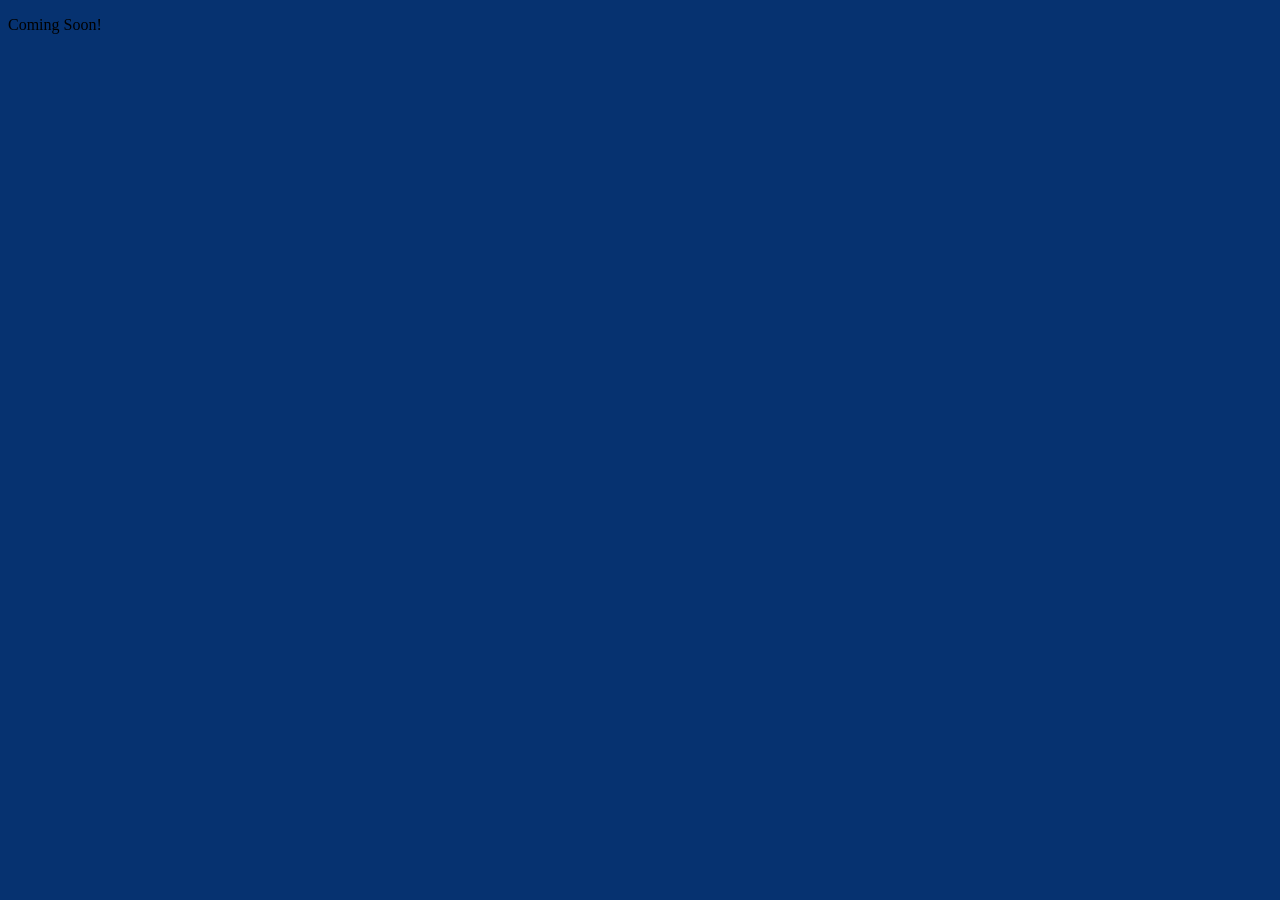
==== index.html @ 3e6f4763 "Initial commit" ====
<!DOCTYPE html>
<html lang="en">
<head>
    <meta charset="UTF-8">
    <meta name="viewport" content="width=device-width, initial-scale=1.0">
    <title>Document</title>
    <link rel="stylesheet" href="css/style.css">
</head>
<body>
   <header>
</header>

<main>
  <p>Coming Soon!</p>
</main>

<footer>
</footer>
 
</body>
</html>
---- css/style.css ----
html {
  box-sizing: border-box;
}

*,
*:before,
*:after {
  box-sizing: inherit;
}

body {
  color: black;
  background-color: #063270;
}
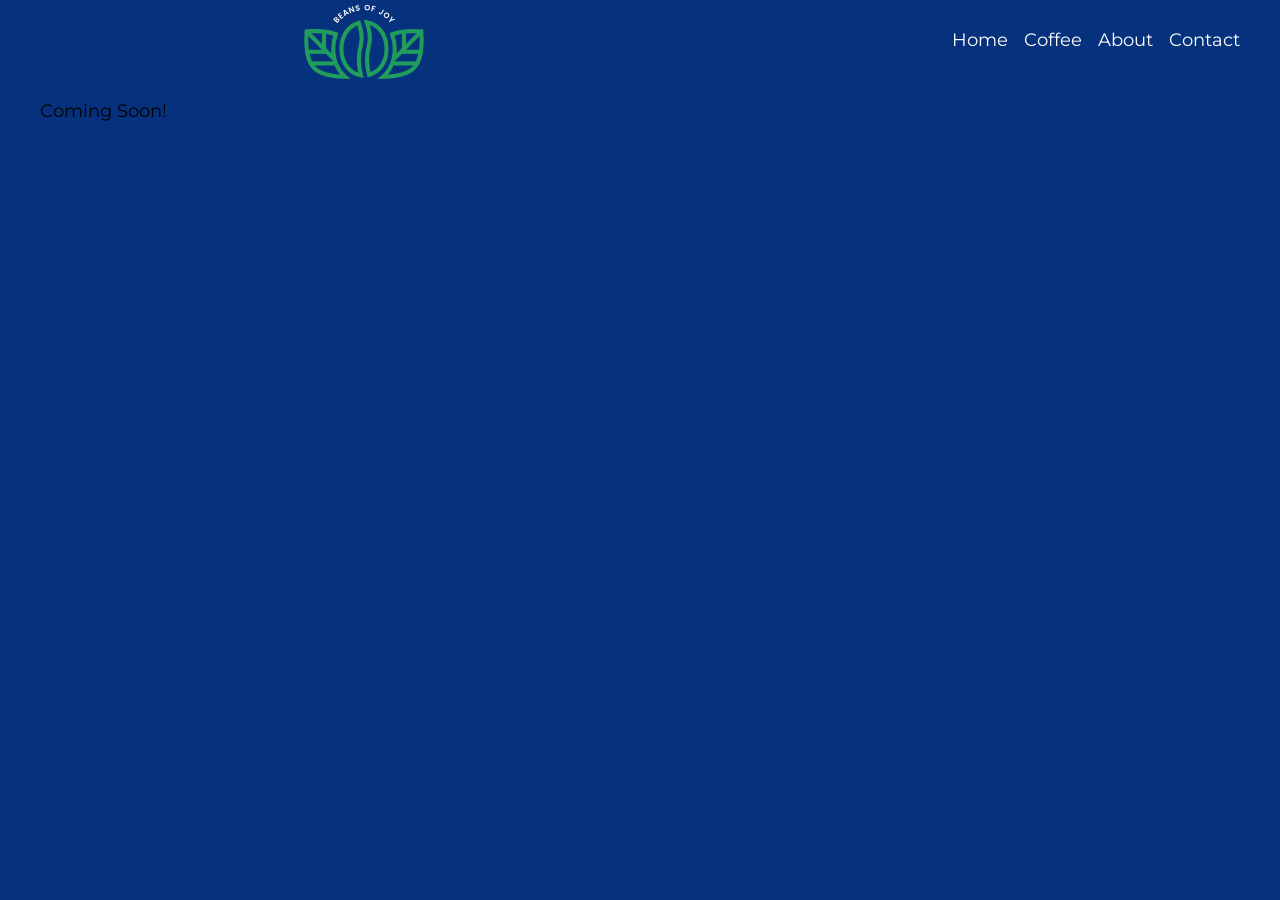
==== commit 0a5f03dd: "Complete Cannons Coffee navigation" ====
--- a/index.html
+++ b/index.html
@@ -7,7 +7,17 @@
     <link rel="stylesheet" href="css/style.css">
 </head>
 <body>
+  <div class="container">
    <header>
+    <img src="images/logo-nav.png" alt="Cannons Coffee Logo, Beans of Joy" />
+    <nav>
+  <ul>
+    <li><a href="index.html">Home</a></li>
+    <li><a href="latte.html">Coffee</a></li>
+    <li><a href="https://thehoneysucklecoffeeco.com/" target="_blank">About</a></li>
+    <li><a href="mailto:mikellpepper25@gmail.com">Contact</a></li>
+  </ul>
+</nav>
 </header>
 
 <main>
@@ -16,6 +26,6 @@
 
 <footer>
 </footer>
- 
+ </div>
 </body>
 </html>
--- a/css/style.css
+++ b/css/style.css
@@ -1,3 +1,4 @@
+@import url("https://fonts.googleapis.com/css2?family=Montserrat:wght@300;400;500;600;700&display=swap");
 html {
   box-sizing: border-box;
 }
@@ -9,6 +10,89 @@
 }
 
 body {
-  color: black;
-  background-color: #063270;
+  color: var(--black);
+  background-color: var(--catalina);
+  font-family: var(--font-family);
+  font-size: 1.125rem;
+  line-height: 1.5;
+  margin: 0;
 }
+
+:root {
+  --black: #000000;
+  --catalina: #06327d;
+  --bluetiful: #2b70e4;
+  --vegan: #209d5c;
+  --sunglow: #ffd034;
+  --white: #ffffff;
+  --light-blue: #cadbf8;
+  --font-family: "Montserrat", sans-serif;
+}
+.container {
+  max-width: 1200px;
+  margin: 0 auto;
+}
+h1 {
+  font-size: 3rem;
+  line-height: 1.1667;
+  font-weight: 300;
+  text-transform: uppercase;
+  margin: 0;
+}
+h2 {
+  font-size: 2.5rem;
+  line-height: 1.1667;
+  font-weight: 300;
+  text-transform: uppercase;
+}
+h3 {
+  font-size: 1.75rem;
+  line-height: 1.1667;
+  font-weight: 300;
+}
+.button {
+  display: inline-block;
+  background-color: var(--catalina);
+  color: var(--white);
+  padding: 0.5rem 1rem;
+  border-radius: 5px;
+  text-decoration: none;
+}
+.button-green {
+  background-color: var(--vegan);
+}
+nav ul {
+  list-style-type: none;
+  padding: 0;
+  display: flex;
+  gap: 1rem;
+  justify-content: center;
+  flex-wrap: wrap;
+}
+nav a {
+  text-decoration: none;
+  color: var(--white);
+}
+nav {
+  display: flex;
+  flex-direction: column;
+  align-items: center;
+  width: 100%;
+}
+header img {
+  display: block;
+  margin: 0 auto;
+}
+@media (min-width: 650px) {
+  nav {
+  width: auto;
+  flex: 0 1 auto;
+  margin-left: auto;
+}
+
+  header {
+    display: flex;
+    align-items: center;
+    justify-content: space-between;
+  }
+}
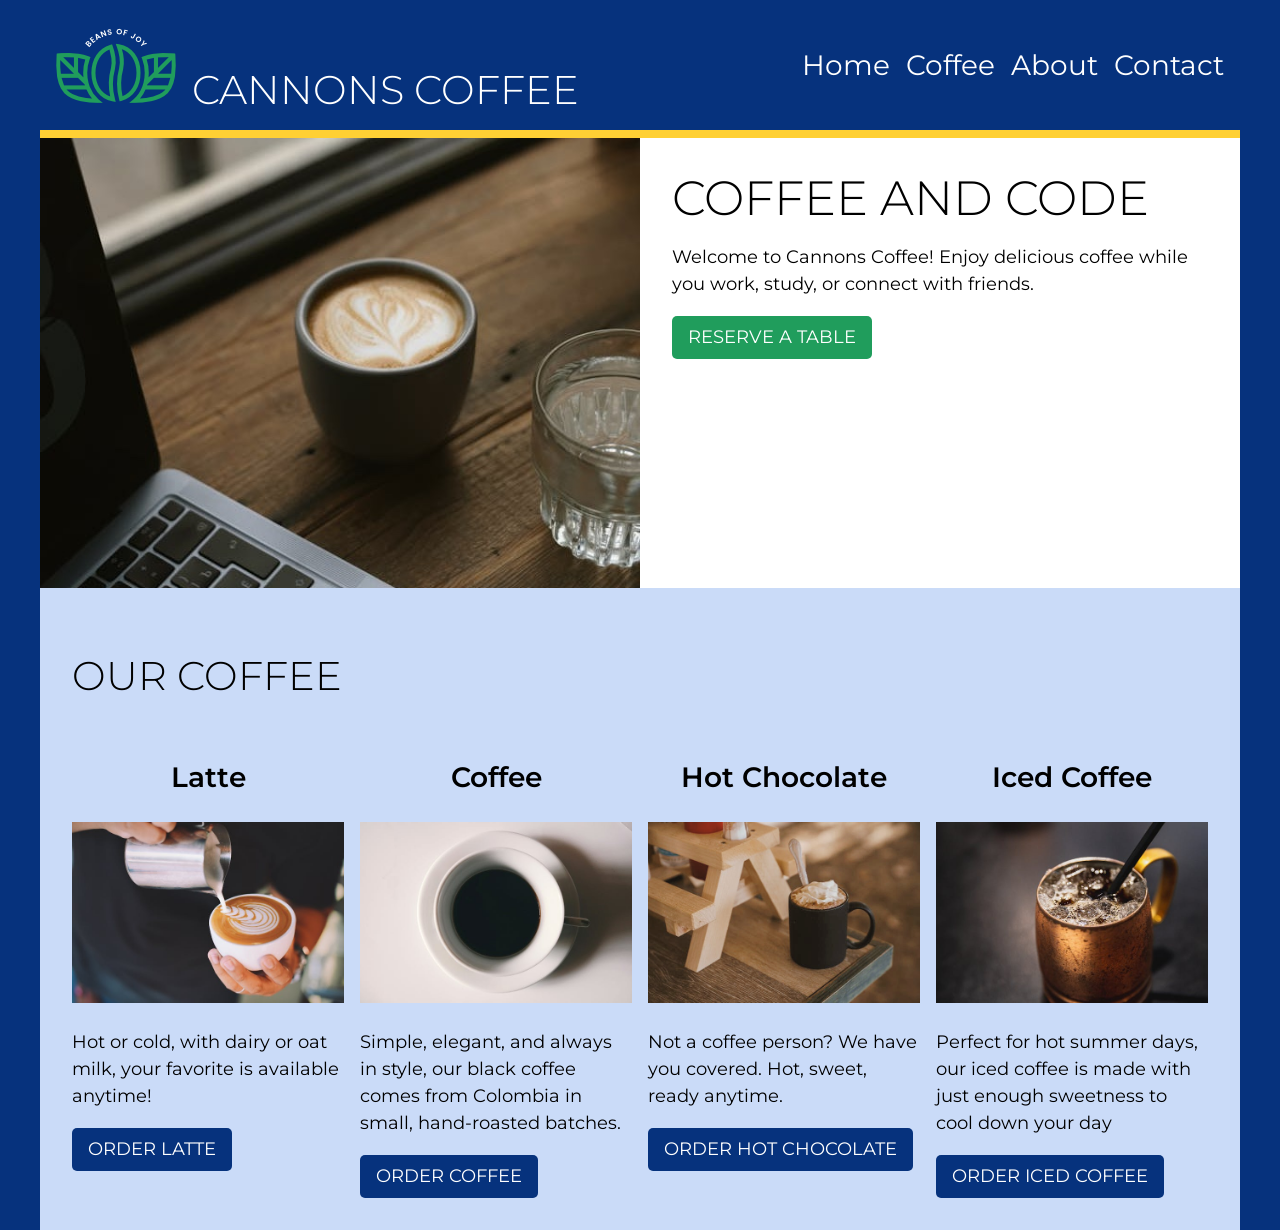
==== commit b421ea35: "Update Cannons Coffee website" ====
--- a/index.html
+++ b/index.html
@@ -1,31 +1,103 @@
-<!DOCTYPE html>
+<!doctype html>
 <html lang="en">
-<head>
-    <meta charset="UTF-8">
-    <meta name="viewport" content="width=device-width, initial-scale=1.0">
+  <head>
+    <meta charset="UTF-8" />
+    <meta name="viewport" content="width=device-width, initial-scale=1.0" />
     <title>Document</title>
-    <link rel="stylesheet" href="css/style.css">
-</head>
-<body>
-  <div class="container">
-   <header>
-    <img src="images/logo-nav.png" alt="Cannons Coffee Logo, Beans of Joy" />
-    <nav>
-  <ul>
-    <li><a href="index.html">Home</a></li>
-    <li><a href="latte.html">Coffee</a></li>
-    <li><a href="https://thehoneysucklecoffeeco.com/" target="_blank">About</a></li>
-    <li><a href="mailto:mikellpepper25@gmail.com">Contact</a></li>
-  </ul>
-</nav>
-</header>
+    <link rel="stylesheet" href="css/style.css" />
+  </head>
+  <body>
+    <div class="container">
+      <header>
+        <div class="header-brand">
+          <img
+            src="images/logo-nav.png"
+            alt="Cannons Coffee Logo, Beans of Joy"
+          />
+          <p>Cannons Coffee</p>
+        </div>
+        <nav>
+          <ul>
+            <li><a href="index.html">Home</a></li>
+            <li><a href="latte.html">Coffee</a></li>
+            <li>
+              <a href="https://thehoneysucklecoffeeco.com/" target="_blank"
+                >About</a
+              >
+            </li>
+            <li><a href="mailto:mikellpepper25@gmail.com">Contact</a></li>
+          </ul>
+        </nav>
+      </header>
+      <main>
+        <div class="opening-section">
+          <img src="images/coffee-computer.jpg" alt="Coffee next to a laptop" />
+          <div class="opening-text">
+            <h1>Coffee and Code</h1>
+            <p>
+              Welcome to Cannons Coffee! Enjoy delicious coffee while you work,
+              study, or connect with friends.
+            </p>
+            <div>
+              <a
+                href="https://the-honeysuckle-coffee-co.square.site/s/order?location=T5GH06KT2HFC4#RVYHKE23IYSAL4LZEKGLW3L3"
+                target="_blank"
+                class="button"
+               >Reserve a Table</a>
+            </div>
+          </div>
+        </div>
+        <section class="coffee-section">
+          <h2>Our Coffee</h2>
+          <div class="coffee-cards">
+            <div class="coffee-card">
+              <h3>Latte</h3>
+              <img src="images/latte.jpg" alt="Cafe latte" />
+              <p>Hot or cold, with dairy or oat milk, your favorite is available anytime!
+<div>
+              <a
+                href="https://the-honeysuckle-coffee-co.square.site/s/order?location=T5GH06KT2HFC4#RVYHKE23IYSAL4LZEKGLW3L3"
+                target="_blank"
+                class="button"
+               >Order Latte</a>
+            </div>
+</p>
+            </div>
+            <div class="coffee-card">
+              <h3>Coffee</h3>
+              <img src="images/coffee.jpg" alt="Cup of coffee" />
+              <p>Simple, elegant, and always in style, our black coffee comes from Colombia in small, hand-roasted batches.
+</p><a
+                href="https://the-honeysuckle-coffee-co.square.site/s/order?location=T5GH06KT2HFC4#RVYHKE23IYSAL4LZEKGLW3L3"
+                target="_blank"
+                class="button"
+               >Order coffee</a>
+            </div>
+            <div class="coffee-card">
+              <h3>Hot Chocolate</h3>
+              <img src="images/hotchoc.jpg" alt="Cup of hot chocolate" />
+              <p>Not a coffee person? We have you covered. Hot, sweet, ready anytime.</p>
+              <a
+                href="https://the-honeysuckle-coffee-co.square.site/s/order?location=T5GH06KT2HFC4#RVYHKE23IYSAL4LZEKGLW3L3"
+                target="_blank"
+                class="button"
+               >Order hot chocolate</a>
+            </div>
+            <div class="coffee-card">
+              <h3>Iced Coffee</h3>
+              <img src="images/iced.jpg" alt="Glass of iced coffee" />
+              <p>Perfect for hot summer days, our iced coffee is made with just enough sweetness to cool down your day</p>
+              <a
+                href="https://the-honeysuckle-coffee-co.square.site/s/order?location=T5GH06KT2HFC4#RVYHKE23IYSAL4LZEKGLW3L3"
+                target="_blank"
+                class="button"
+               >Order iced coffee</a>
+            </div>
+          </div>
+        </section>
+      </main>
 
-<main>
-  <p>Coming Soon!</p>
-</main>
-
-<footer>
-</footer>
- </div>
-</body>
-</html>+      <footer></footer>
+    </div>
+  </body>
+</html>
--- a/css/style.css
+++ b/css/style.css
@@ -31,6 +31,7 @@
 .container {
   max-width: 1200px;
   margin: 0 auto;
+  width: 100%;
 }
 h1 {
   font-size: 3rem;
@@ -48,7 +49,7 @@
 h3 {
   font-size: 1.75rem;
   line-height: 1.1667;
-  font-weight: 300;
+  font-weight: 600;
 }
 .button {
   display: inline-block;
@@ -57,6 +58,7 @@
   padding: 0.5rem 1rem;
   border-radius: 5px;
   text-decoration: none;
+  text-transform: uppercase;
 }
 .button-green {
   background-color: var(--vegan);
@@ -68,6 +70,7 @@
   gap: 1rem;
   justify-content: center;
   flex-wrap: wrap;
+  font-size: 1.75rem;
 }
 nav a {
   text-decoration: none;
@@ -77,22 +80,138 @@
   display: flex;
   flex-direction: column;
   align-items: center;
-  width: 100%;
 }
 header img {
   display: block;
   margin: 0 auto;
+  margin-bottom: 10px;
+}
+header {
+  border-bottom: 8px solid var(--sunglow);
+}
+
+main {
+  padding: 0;
+}
+main img {
+  max-width: 100%;
+  height: auto;
+}
+main .button {
+  background-color: var(--vegan);
+  color: var(--white);
+}
+
+.opening-section img {
+  padding: 0;
+  background-color: var(--white);
+  min-width: 0;
+  height: 450px;
+  object-fit: cover;
+  width: calc(100% - 2rem);
+}
+.opening-section {
+  display: flex;
+  flex-direction: column;
+  gap: 0;
+  background-color: var(--white);
+}
+.opening-text {
+  padding: 1rem;
+  background-color: var(--white);
+  padding-top: 0;
+  text-align: left;
+}
+
+.coffee-section {
+  background-color: var(--light-blue);
+  padding: 2rem;
+  width: 100%;
+}
+.coffee-cards {
+  display: flex;
+  flex-direction: column;
+  gap: 1rem;
+}
+.coffee-card {
+  background-color: var(--light-blue);
+  padding: 0;
+}
+.coffee-card img {
+  width: 100%;
+  height: auto;
+}
+.coffee-card h3 {
+  text-align: center;
+}
+header p {
+  color: var(--white);
+  font-size: 2.5rem;
+  font-weight: 300;
+  text-align: center;
+  text-transform: uppercase;
+  line-height: 1.2;
+  margin: 0;
+  max-width: none;
+  margin: 0 auto;
+  overflow-wrap: anywhere;
+  white-space: nowrap;
+  margin-left: auto;
+}
+.coffee-card .button {
+  background-color: var(--catalina);
 }
 @media (min-width: 650px) {
+  .opening-section {
+    flex-direction: row;
+  }
   nav {
-  width: auto;
-  flex: 0 1 auto;
-  margin-left: auto;
-}
-
+    align-items: center;
+  }
+
+  header {
+    display: block;
+    align-items: center;
+    justify-content: space-between;
+    border-bottom: 8px solid var(--sunglow);
+  }
+
+  .opening-text {
+    padding: 2rem;
+    background-color: var(--white);
+    flex: 1;
+  }
+  .opening-section img {
+    width: 50%;
+  }
+
+  .coffee-cards {
+    flex-direction: row;
+    flex-wrap: wrap;
+  }
+  .coffee-card {
+    width: calc(50% - 0.5rem);
+  }
+}
+@media (min-width: 1000px) {
   header {
     display: flex;
-    align-items: center;
+    align-items: flex-end;
     justify-content: space-between;
-  }
-}
+    padding: 1rem;
+  }
+  .header-brand {
+    min-width: 300px;
+    display: flex;
+    align-items: flex-end;
+    gap: 1rem;
+  }
+  .coffee-card {
+    width: calc(25% - 0.75rem);
+  }
+  nav {
+    align-items: flex-end;
+    padding: 0;
+    margin: 0;
+  }
+}
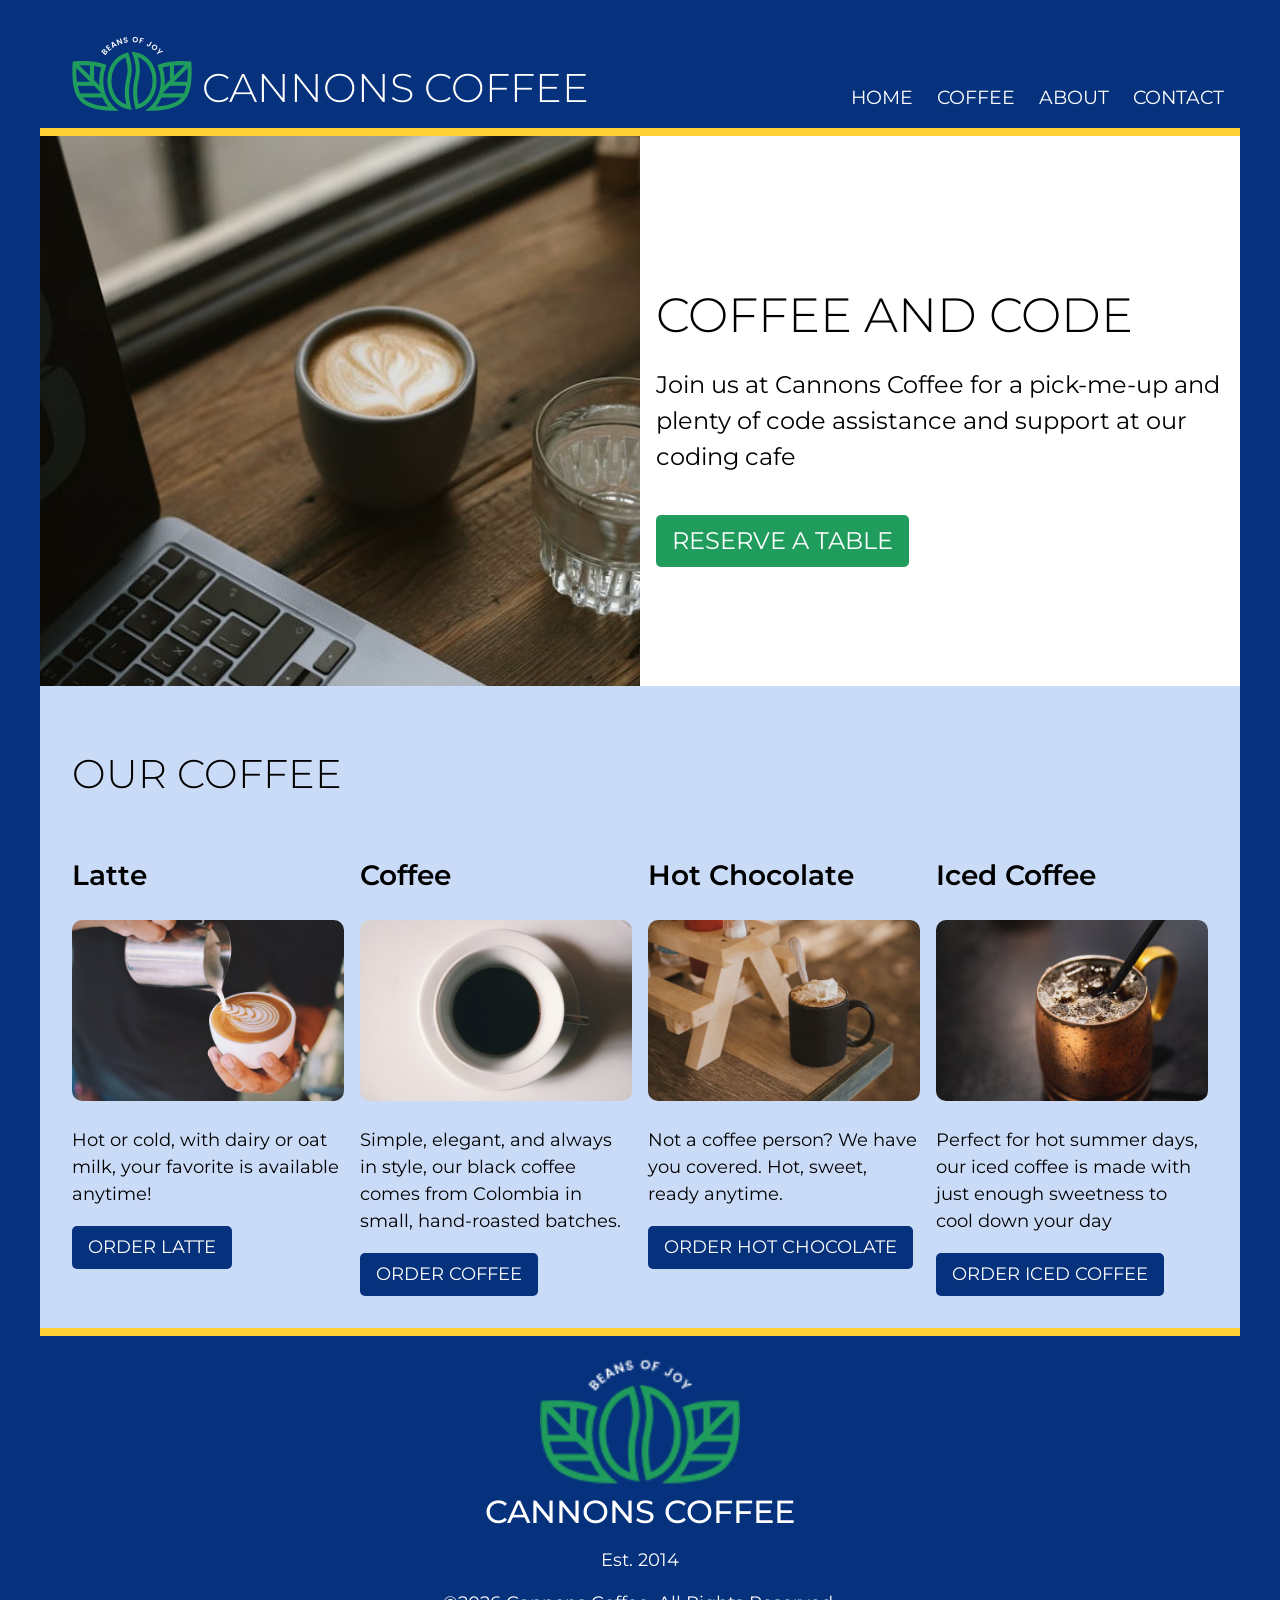
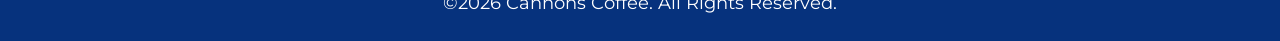
==== commit d571b9a6: "update cannons coffee website" ====
--- a/index.html
+++ b/index.html
@@ -9,12 +9,12 @@
   <body>
     <div class="container">
       <header>
-        <div class="header-brand">
+        <div class="header">
           <img
             src="images/logo-nav.png"
             alt="Cannons Coffee Logo, Beans of Joy"
           />
-          <p>Cannons Coffee</p>
+          <h1>Cannons Coffee</h1>
         </div>
         <nav>
           <ul>
@@ -31,12 +31,12 @@
       </header>
       <main>
         <div class="opening-section">
-          <img src="images/coffee-computer.jpg" alt="Coffee next to a laptop" />
+         <img class="hero" src="images/coffee-computer.jpg" alt="Coffee next to a laptop">
           <div class="opening-text">
             <h1>Coffee and Code</h1>
             <p>
-              Welcome to Cannons Coffee! Enjoy delicious coffee while you work,
-              study, or connect with friends.
+              Join us at Cannons Coffee for a pick-me-up and plenty of code assistance and support at our coding cafe
+
             </p>
             <div>
               <a
@@ -96,8 +96,13 @@
           </div>
         </section>
       </main>
-
-      <footer></footer>
+      <footer>
+        <img src="images/logo-nav.png"
+             alt="Cannons Coffee Logo, Beans of Joy" />
+        <h2>cannons coffee</h2>
+        <p>Est. 2014</p>
+        <p>©2026 Cannons Coffee. All Rights Reserved.</p>
+      </footer>
     </div>
   </body>
 </html>
--- a/css/style.css
+++ b/css/style.css
@@ -38,7 +38,7 @@
   line-height: 1.1667;
   font-weight: 300;
   text-transform: uppercase;
-  margin: 0;
+  /* margin: 1; */
 }
 h2 {
   font-size: 2.5rem;
@@ -70,7 +70,8 @@
   gap: 1rem;
   justify-content: center;
   flex-wrap: wrap;
-  font-size: 1.75rem;
+  font-size: 1.5rem;
+  text-transform: uppercase;
 }
 nav a {
   text-decoration: none;
@@ -82,12 +83,22 @@
   align-items: center;
 }
 header img {
-  display: block;
+  /* display: block; */
   margin: 0 auto;
-  margin-bottom: 10px;
+  padding-top: 3%;
 }
 header {
   border-bottom: 8px solid var(--sunglow);
+  display: flex;
+  justify-content: center;
+  flex-wrap: wrap;
+}
+.header{
+    display: flex;
+  justify-content: center;
+  flex-wrap: wrap;
+  align-items: flex-end;
+  gap: 10px;
 }
 
 main {
@@ -102,19 +113,20 @@
   color: var(--white);
 }
 
-.opening-section img {
-  padding: 0;
+.hero {
+  padding: 4%;
   background-color: var(--white);
   min-width: 0;
-  height: 450px;
+  height: 400px;
   object-fit: cover;
-  width: calc(100% - 2rem);
+  width: 100%;
 }
 .opening-section {
   display: flex;
   flex-direction: column;
   gap: 0;
   background-color: var(--white);
+  padding: 8%;
 }
 .opening-text {
   padding: 1rem;
@@ -140,50 +152,72 @@
 .coffee-card img {
   width: 100%;
   height: auto;
-}
-.coffee-card h3 {
-  text-align: center;
-}
-header p {
-  color: var(--white);
-  font-size: 2.5rem;
+  border-radius: 10px;
+}
+
+header h1 {
+  color: var(--white);
+  font-size: 3rem;
   font-weight: 300;
   text-align: center;
   text-transform: uppercase;
   line-height: 1.2;
-  margin: 0;
-  max-width: none;
+  /* overflow-wrap: anywhere; */
+  white-space: normal;
   margin: 0 auto;
-  overflow-wrap: anywhere;
-  white-space: nowrap;
-  margin-left: auto;
+  /* max-width: 140px; */
 }
 .coffee-card .button {
   background-color: var(--catalina);
 }
+
+footer {
+  display: flex;
+  align-items: center;
+  justify-content: center;
+  border-top: 8px solid var(--sunglow);
+  color: var(--white);
+  flex-direction: column;
+  padding: 1rem 0;
+}
+footer h2 {
+  font-weight: 500;
+  text-align: center;
+  font-size: 2rem;
+  margin-bottom: 0;
+}
+footer img {
+  width: 200px;
+}
+footer p {
+  text-align: center;
+  padding: 0 1rem;
+  margin: 0.5rem 0;
+}
+
 @media (min-width: 650px) {
+  
   .opening-section {
     flex-direction: row;
-  }
-  nav {
-    align-items: center;
-  }
-
-  header {
-    display: block;
-    align-items: center;
-    justify-content: space-between;
-    border-bottom: 8px solid var(--sunglow);
-  }
+    padding: 0;
+    
+  }
+  .opening-section img {
+  width: 50%;
+  margin: 0;
+}
 
   .opening-text {
-    padding: 2rem;
-    background-color: var(--white);
+    padding: 1rem;
     flex: 1;
-  }
-  .opening-section img {
-    width: 50%;
-  }
+    text-align: left;
+    font-size: 1.5rem;
+  }
+  .hero {
+  width: 50%;
+  padding: 0;
+  height: auto;
+}
 
   .coffee-cards {
     flex-direction: row;
@@ -192,6 +226,41 @@
   .coffee-card {
     width: calc(50% - 0.5rem);
   }
+
+  .header {
+    display: flex;
+    align-items: end;
+    gap: 10px;
+    padding: 1rem 1rem 0;
+  }
+  header h1 {
+    font-size: 3rem;
+    margin: 0;
+    /* padding-top: 0.5rem;
+    white-space: nowrap; */
+  }
+  header img {
+    padding-top: 0;
+    margin: 0;
+  }
+  nav ul {
+    margin-top: 0rem;
+    gap: 1.5rem;
+    padding-top: 0.5rem;
+  }
+  footer h2,
+  footer p {
+    margin: 0.5rem;
+  }
+  footer img {
+    width: 200px;
+  }
+  .coffee-card h3 {
+    text-align: left;
+  }
+  .opening-text .button {
+  margin-top: 1rem;
+}
 }
 @media (min-width: 1000px) {
   header {
@@ -200,18 +269,32 @@
     justify-content: space-between;
     padding: 1rem;
   }
-  .header-brand {
-    min-width: 300px;
-    display: flex;
-    align-items: flex-end;
-    gap: 1rem;
-  }
   .coffee-card {
     width: calc(25% - 0.75rem);
   }
-  nav {
+  nav ul {
     align-items: flex-end;
     padding: 0;
     margin: 0;
-  }
-}
+    font-size: 1.2rem;
+  }
+  .opening-text {
+    display: flex;
+    flex-direction: column;
+    justify-content: center;
+  }
+
+  .opening-text h1 {
+    font-size: 3rem;
+     margin-bottom: 0;
+  }
+  header h1 {
+  font-size: 2.5rem;
+}
+.hero {
+  height: 550px;
+}
+.opening-section img {
+  margin: 0;
+}
+}
